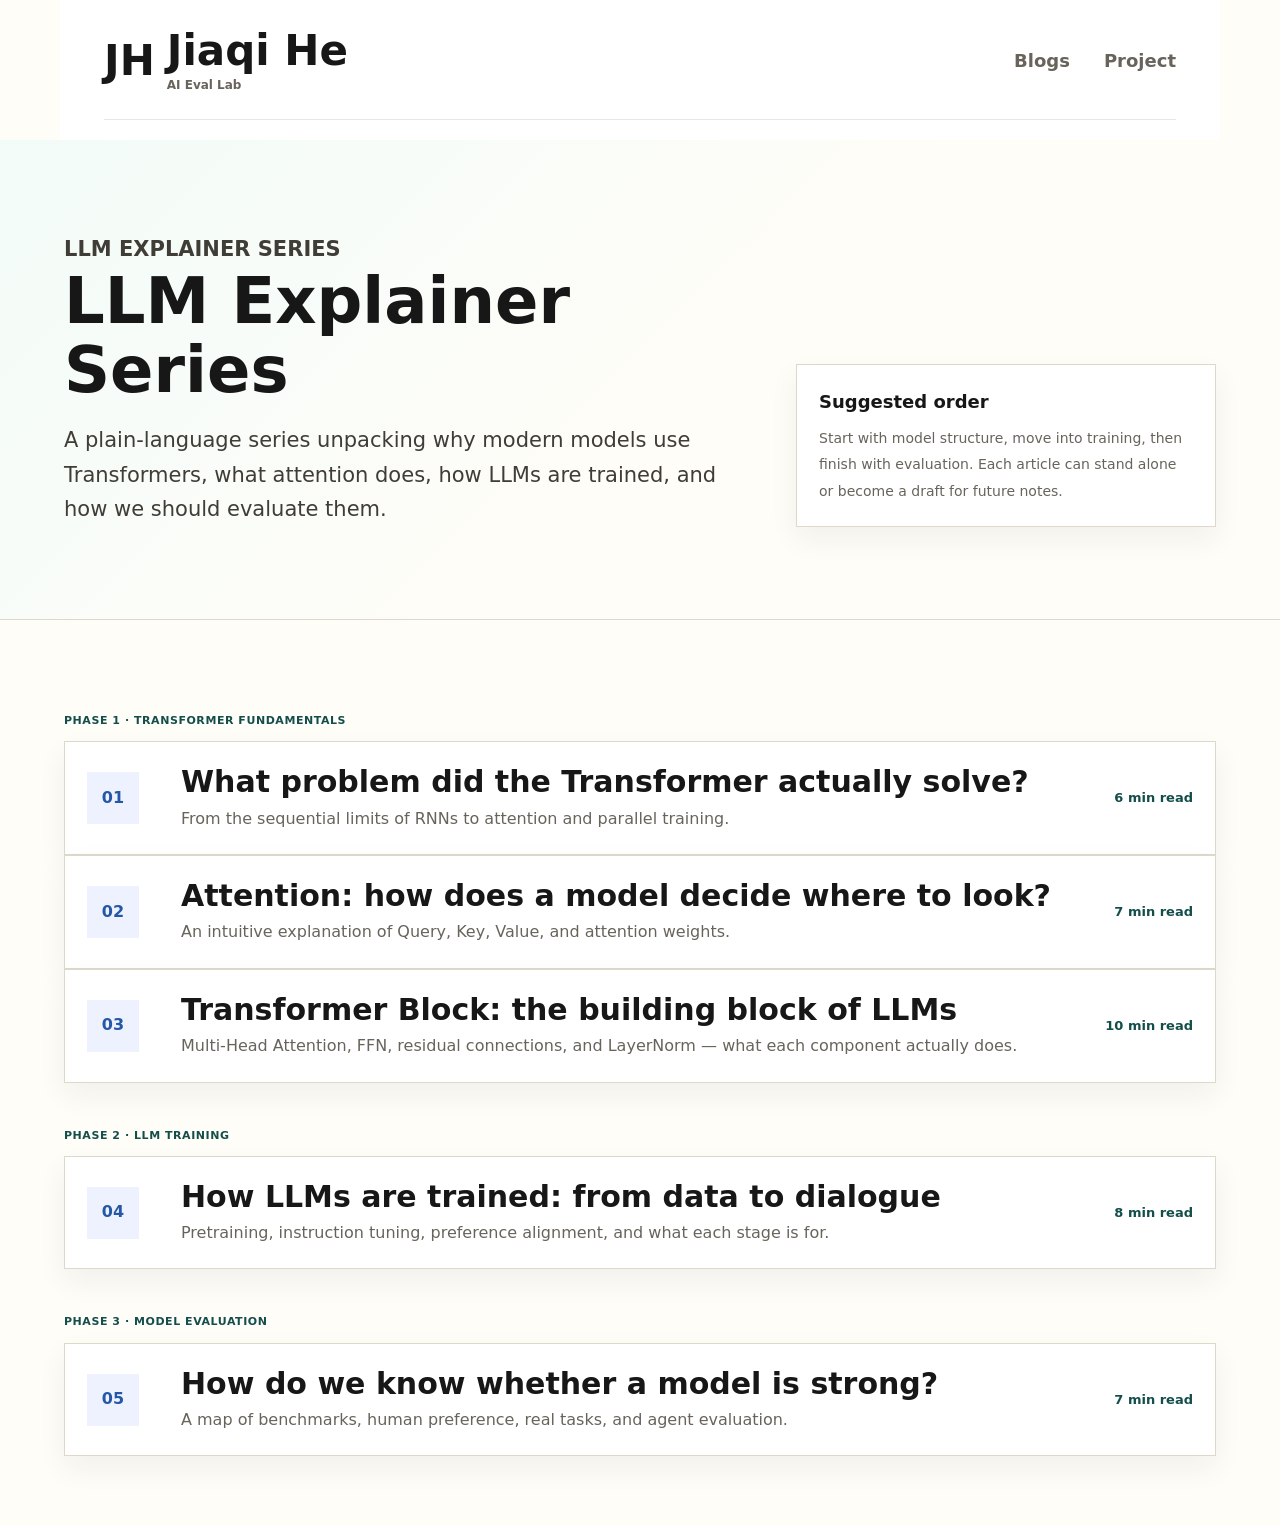
==== articles/index.html @ 84aa0df9 "fix: bump asset version to force cache refresh Co-Authored-By: Claude Sonnet 4.6 <noreply@anthropic." ====
<!doctype html>
<html lang="zh-CN">
  <head>
    <meta charset="utf-8" />
    <meta name="viewport" content="width=device-width, initial-scale=1" />
    <title>大模型科普系列 | Jiaqi He</title>
    <meta
      name="description"
      data-i18n-content="seriesIndexDescription"
      content="大模型科普系列文章：Transformer、Attention、LLM 训练流程和模型能力评估。"
    />
    <link rel="stylesheet" href="../site.css?v=20260524-en" />
  </head>
  <body class="series-shell" data-title-key="seriesIndexTitleMeta">
    <header class="site-header">
      <a class="brand" href="../index.html" aria-label="回到首页">
        <span class="brand-mark">JH</span>
        <span>
          <strong>Jiaqi He</strong>
          <small>AI Eval Lab</small>
        </span>
      </a>
      <nav class="nav" aria-label="主导航">
        <a href="../blogs.html" data-i18n="navWriting">Blogs</a>
        <a href="../projects.html" data-i18n="navWork">Project</a>
      </nav>
    </header>

    <main>
      <section class="series-hero" aria-labelledby="series-title">
        <div>
          <p class="section-kicker" data-i18n="seriesKicker">LLM Explainer Series</p>
          <h1 id="series-title" data-i18n="seriesTitle">大模型科普系列</h1>
          <p data-i18n="seriesIntro">
            用尽量直观的语言拆开大模型的几个核心问题：它为什么需要 Transformer、Attention 到底在做什么、模型如何训练，以及我们该怎样评估它。
          </p>
        </div>
        <aside class="series-note" aria-label="系列说明">
          <strong data-i18n="seriesNoteTitle">建议阅读顺序</strong>
          <span data-i18n="seriesNoteBody">先理解结构，再理解训练，最后理解评估。每篇都可以单独阅读，也可以作为后续内容整理的初稿。</span>
        </aside>
      </section>

      <section class="article-list" aria-label="文章列表">
        <div class="series-phase">
          <p class="series-phase-label" data-i18n="seriesPhaseOne">第一阶段 · Transformer 原理</p>

          <a class="article-card" href="transformer.html">
            <span class="article-card-index">01</span>
            <div>
              <h2 data-i18n="articleOneTitle">Transformer 到底解决了什么问题？</h2>
              <p data-i18n="articleOneBody">从 RNN 的顺序处理限制讲到 Attention 和并行训练的意义。</p>
            </div>
            <span class="read-time" data-i18n="readTimeSix">约 6 分钟</span>
          </a>

          <a class="article-card" href="attention.html">
            <span class="article-card-index">02</span>
            <div>
              <h2 data-i18n="articleTwoTitle">Attention 机制：模型如何决定该看哪里？</h2>
              <p data-i18n="articleTwoBody">用 Query、Key、Value 的直觉解释注意力权重是怎么来的。</p>
            </div>
            <span class="read-time" data-i18n="readTimeSeven">约 7 分钟</span>
          </a>

          <a class="article-card" href="transformer-block.html">
            <span class="article-card-index">03</span>
            <div>
              <h2 data-i18n="articleThreeTitle">Transformer Block：大模型的一块积木</h2>
              <p data-i18n="articleThreeBody">拆解 Attention 层与 FFN 层，理解残差连接和 LayerNorm 为何不可缺少。</p>
            </div>
            <span class="read-time" data-i18n="readTimeTen">约 10 分钟</span>
          </a>
        </div>

        <div class="series-phase">
          <p class="series-phase-label" data-i18n="seriesPhaseTwo">第二阶段 · LLM 训练过程</p>

          <a class="article-card" href="llm-training.html">
            <span class="article-card-index">04</span>
            <div>
              <h2 data-i18n="articleFourTitle">LLM 训练过程：从数据到会对话的模型</h2>
              <p data-i18n="articleFourBody">拆解预训练、指令微调、偏好对齐和推理阶段各自解决什么问题。</p>
            </div>
            <span class="read-time" data-i18n="readTimeEight">约 8 分钟</span>
          </a>
        </div>

        <div class="series-phase">
          <p class="series-phase-label" data-i18n="seriesPhaseThree">第三阶段 · 大模型能力评估</p>

          <a class="article-card" href="model-evaluation.html">
            <span class="article-card-index">05</span>
            <div>
              <h2 data-i18n="articleFiveTitle">大模型能力评估：怎么判断一个模型强不强？</h2>
              <p data-i18n="articleFiveBody">把 Benchmark、人类偏好、真实任务和 Agent 评估放在同一张地图里看。</p>
            </div>
            <span class="read-time" data-i18n="readTimeSeven">约 7 分钟</span>
          </a>
        </div>
      </section>
    </main>
    <script src="../site.js?v=20260524-en"></script>
  </body>
</html>
---- site.css ----
:root {
  --bg: #f7f5ef;
  --paper: #fffdf8;
  --panel: #ffffff;
  --ink: #171717;
  --muted: #68645c;
  --quiet: #898277;
  --line: #ded8ca;
  --line-strong: #171717;
  --accent: #0f766e;
  --accent-dark: #134e4a;
  --blue: #2457a6;
  --green: #0f766e;
  --shadow: 0 20px 45px rgba(38, 35, 28, 0.1);
}

* {
  box-sizing: border-box;
}

html {
  scroll-behavior: smooth;
}

body {
  margin: 0;
  background: #ffffff;
  color: var(--ink);
  font-family:
    Inter, ui-sans-serif, system-ui, -apple-system, BlinkMacSystemFont, "Segoe UI",
    "PingFang SC", "Hiragino Sans GB", "Microsoft YaHei", sans-serif;
  line-height: 1.65;
}

a {
  color: inherit;
  text-decoration: none;
}

.site-header {
  max-width: 1160px;
  margin: 0 auto;
  display: grid;
  grid-template-columns: 1fr auto;
  align-items: center;
  gap: 24px;
  padding: 26px clamp(20px, 4vw, 44px) 20px;
  background: #ffffff;
}

.site-header::after {
  grid-column: 1 / -1;
  height: 1px;
  background: #e6e6e6;
  content: "";
}

.brand {
  display: inline-flex;
  align-items: center;
  gap: 12px;
  width: fit-content;
  font-size: clamp(28px, 4vw, 42px);
  font-weight: 800;
}

.brand strong,
.brand small {
  display: block;
  line-height: 1;
}

.brand em {
  color: #b70000;
  font-style: normal;
}

.brand small {
  margin-top: 7px;
  color: var(--muted);
  font-size: 12px;
  font-weight: 650;
}

.nav {
  display: flex;
  gap: clamp(14px, 3vw, 34px);
  color: var(--muted);
  font-size: 18px;
  font-weight: 750;
}

.nav a:hover,
.project-card a:hover,
.writing-item:hover h3 {
  color: var(--accent-dark);
}

.hero {
  display: grid;
  grid-template-columns: minmax(0, 1.1fr) minmax(360px, 640px);
  gap: clamp(40px, 7vw, 112px);
  align-items: center;
  padding: clamp(76px, 11vw, 138px) clamp(20px, 4vw, 44px) clamp(42px, 6vw, 72px);
}

.hero-copy {
  max-width: 720px;
}

.eyebrow,
.section-kicker,
.card-label {
  margin: 0 0 14px;
  color: var(--accent-dark);
  font-size: 12px;
  font-weight: 850;
  letter-spacing: 0;
  text-transform: uppercase;
}

h1,
h2,
h3,
p {
  margin-top: 0;
}

h1 {
  max-width: 920px;
  margin-bottom: 28px;
  font-size: clamp(42px, 5vw, 64px);
  line-height: 1.08;
  letter-spacing: 0;
}

.hero-lede {
  max-width: 720px;
  margin-bottom: 28px;
  color: #111111;
  font-size: clamp(22px, 2.7vw, 32px);
  line-height: 1.7;
}

.signal-list {
  display: flex;
  flex-wrap: wrap;
  gap: 10px;
  margin-bottom: 30px;
}

.signal-list span {
  display: inline-flex;
  align-items: center;
  min-height: 34px;
  padding: 0 12px;
  border: 1px solid var(--line);
  background: rgba(255, 255, 255, 0.72);
  color: #38524f;
  font-size: 12px;
  font-weight: 780;
}

.hero-actions {
  display: flex;
  flex-wrap: wrap;
  gap: 12px;
}

.button {
  display: inline-flex;
  align-items: center;
  justify-content: center;
  min-height: 54px;
  padding: 0 22px;
  border: 1px solid #d9dee7;
  border-radius: 8px;
  color: #0576a8;
  font-size: 18px;
  font-weight: 800;
}

.button.primary {
  background: transparent;
  color: #0576a8;
}

.button.secondary {
  background: transparent;
}

.hero-visual {
  margin: 0;
}

.hero-visual img {
  display: block;
  width: 100%;
  aspect-ratio: 4 / 3;
  object-fit: cover;
  object-position: center;
  border: 1px solid var(--line);
  box-shadow: var(--shadow);
}

.hero-visual figcaption {
  margin-top: 12px;
  color: var(--muted);
  font-size: 13px;
}

.writer-hero {
  max-width: 1160px;
  margin: 0 auto;
  grid-template-columns: minmax(0, 760px) minmax(220px, 320px);
  min-height: auto;
  align-items: center;
}

.quick-links {
  display: flex;
  flex-wrap: wrap;
  gap: 16px;
  margin-top: 22px;
  color: #111111;
  font-size: 20px;
  font-weight: 850;
}

.quick-links a {
  color: #111111;
}

.quick-links a:hover {
  color: #0576a8;
}

.profile-panel {
  align-self: center;
  width: min(220px, 100%);
  margin: clamp(42px, 9vw, 120px) auto 0;
}

.profile-panel img {
  width: 100%;
  aspect-ratio: 1;
  padding: 7px;
  object-fit: contain;
  object-position: center;
  background: #ffffff;
  border: 0;
  border-radius: 999px;
  box-shadow: 0 18px 42px rgba(17, 24, 39, 0.12);
}

.section {
  max-width: 1160px;
  margin: 0 auto;
  padding: clamp(44px, 7vw, 82px) clamp(20px, 4vw, 44px);
  border-top: 0;
}

.statement {
  display: grid;
  grid-template-columns: minmax(0, 1.2fr) minmax(300px, 0.8fr);
  gap: clamp(30px, 6vw, 72px);
  align-items: center;
  background: #ffffff;
}

.statement h2 {
  max-width: 980px;
  margin-bottom: 18px;
  font-size: clamp(30px, 4.4vw, 52px);
  line-height: 1.12;
}

.statement-copy p:last-child {
  max-width: 850px;
  margin-bottom: 0;
  color: var(--muted);
  font-size: 19px;
}

.skill-cloud {
  display: flex;
  flex-wrap: wrap;
  align-content: center;
  justify-content: center;
  gap: 10px;
  min-height: 300px;
  padding: clamp(18px, 3vw, 28px);
  border: 1px solid var(--line);
  background:
    linear-gradient(135deg, rgba(240, 251, 248, 0.74), rgba(255, 255, 255, 0.92)),
    #ffffff;
  box-shadow: 0 12px 28px rgba(38, 35, 28, 0.06);
}

.skill-cloud span {
  display: inline-flex;
  align-items: center;
  min-height: 34px;
  padding: 0 12px;
  border: 1px solid rgba(15, 118, 110, 0.18);
  background: rgba(255, 255, 255, 0.78);
  color: #38524f;
  font-size: 13px;
  font-weight: 850;
}

.skill-cloud .cloud-lg {
  min-height: 42px;
  font-size: 17px;
}

.skill-cloud .cloud-xl {
  min-height: 52px;
  background: #171717;
  color: #ffffff;
  font-size: 22px;
}

.section-heading {
  display: block;
  margin-bottom: 22px;
}

.section-heading h2,
.site-footer h2 {
  margin-bottom: 0;
  font-size: clamp(30px, 4vw, 46px);
  line-height: 1.14;
}

.title-with-icon {
  display: flex;
  align-items: center;
  gap: 14px;
}

.title-icon {
  display: inline-flex;
  flex: 0 0 auto;
  width: 0.9em;
  height: 0.9em;
  color: var(--accent-dark);
}

.title-icon svg {
  display: block;
  width: 100%;
  height: 100%;
  fill: none;
  stroke: currentColor;
  stroke-linecap: round;
  stroke-linejoin: round;
  stroke-width: 1.9;
}

.title-text {
  min-width: 0;
}

.section-intro {
  max-width: 760px;
  margin: 12px 0 0;
  color: var(--muted);
  font-size: clamp(18px, 2vw, 22px);
  line-height: 1.62;
}

.text-section .section-intro {
  margin-bottom: 24px;
}

.text-section {
  padding-top: clamp(18px, 3vw, 34px);
  padding-bottom: clamp(30px, 5vw, 56px);
}

.text-section h2 {
  max-width: 860px;
  margin-bottom: 20px;
  font-size: clamp(30px, 4vw, 46px);
  line-height: 1.14;
}

.skills-overview {
  display: grid;
  grid-template-columns: minmax(0, 1fr) minmax(260px, 340px);
  gap: clamp(28px, 6vw, 72px);
  align-items: center;
}

.text-stack {
  display: grid;
  gap: 16px;
  max-width: 820px;
}

.text-stack p {
  margin-bottom: 0;
  color: #2d2b27;
  font-size: clamp(18px, 2vw, 22px);
  line-height: 1.72;
}

.skill-radar {
  margin: 0;
}

.skill-radar svg {
  display: block;
  width: 100%;
  max-width: 360px;
  margin-left: auto;
}

.radar-grid circle,
.radar-grid line {
  fill: none;
  stroke: #cfc8bb;
  stroke-width: 1;
}

.radar-area {
  fill: rgba(23, 23, 23, 0.08);
}

.radar-line {
  fill: none;
  stroke: var(--ink);
  stroke-linejoin: round;
  stroke-width: 2.5;
}

.radar-labels {
  fill: #3a3833;
  font-size: 10px;
  font-weight: 850;
  text-transform: uppercase;
}

.compact-section {
  padding-top: clamp(30px, 5vw, 56px);
  padding-bottom: clamp(30px, 5vw, 56px);
}

.page-intro {
  padding-bottom: clamp(20px, 3vw, 34px);
}

.page-intro h1 {
  margin-bottom: 18px;
}

.page-intro p:last-child {
  max-width: 760px;
  margin-bottom: 0;
  color: var(--muted);
  font-size: clamp(18px, 2vw, 22px);
}

.series-home-grid {
  display: grid;
  gap: 0;
  border-top: 1px solid #e6e6e6;
}

.series-home-card {
  min-height: auto;
  padding: 22px 0;
  border: 0;
  border-bottom: 1px solid #e6e6e6;
  background: #ffffff;
}

.series-home-card.featured {
  background: #ffffff;
}

.series-home-card span,
.post-meta {
  display: block;
  margin-bottom: 8px;
  color: var(--accent-dark);
  font-size: 12px;
  font-weight: 850;
  text-transform: uppercase;
}

.series-home-card strong {
  display: block;
  margin-bottom: 6px;
  font-size: 26px;
  line-height: 1.2;
}

.series-home-card p {
  margin-bottom: 0;
  color: var(--muted);
}

.background-grid,
.project-grid {
  display: grid;
  gap: 18px;
}

.project-list {
  display: grid;
  gap: 0;
  border-top: 1px solid #e6e6e6;
}

.background-grid {
  grid-template-columns: repeat(3, minmax(0, 1fr));
}

.background-grid.compact .background-card {
  min-height: 220px;
}

.project-grid {
  grid-template-columns: 1.15fr 1fr 1fr;
}

.background-card,
.project-card,
.writing-item {
  background: var(--panel);
  border: 0;
  border-bottom: 1px solid #e6e6e6;
  box-shadow: none;
}

.background-card {
  min-height: 260px;
  padding: 26px;
}

.background-card h3 {
  margin-bottom: 12px;
  font-size: 24px;
  line-height: 1.2;
}

.background-card p {
  color: var(--muted);
}

.info-list {
  display: grid;
  border-top: 1px solid #e6e6e6;
}

.info-row {
  display: grid;
  grid-template-columns: minmax(118px, 0.22fr) minmax(0, 1fr);
  gap: clamp(18px, 4vw, 48px);
  padding: 20px 0;
  border-bottom: 1px solid #e6e6e6;
}

.info-meta,
.project-topic {
  color: var(--quiet);
  font-size: 12px;
  font-weight: 850;
  line-height: 1.35;
  text-transform: uppercase;
}

.info-row h3 {
  margin-bottom: 4px;
  font-size: 21px;
  line-height: 1.25;
}

.info-row p {
  max-width: 820px;
  margin-bottom: 0;
  color: var(--muted);
}

.project-card {
  min-height: auto;
  padding: 24px 0;
}

.project-card.featured {
  background: #f0fbf8;
  border-color: rgba(15, 118, 110, 0.3);
}

.project-card h2,
.project-card h3 {
  margin-bottom: 12px;
  font-size: 24px;
  line-height: 1.2;
}

.project-card p {
  color: var(--muted);
}

.project-card a {
  display: inline-flex;
  margin-top: 10px;
  color: var(--accent);
  font-weight: 850;
}

.project-table {
  display: grid;
  border-top: 1px solid #e6e6e6;
}

.project-row {
  display: grid;
  grid-template-columns: minmax(118px, 0.22fr) minmax(0, 1fr) minmax(90px, auto);
  gap: clamp(16px, 4vw, 44px);
  align-items: start;
  padding: 22px 0;
  border-bottom: 1px solid #e6e6e6;
}

.project-row h2 {
  margin-bottom: 5px;
  font-size: 22px;
  line-height: 1.25;
}

.project-row p {
  max-width: 780px;
  margin-bottom: 0;
  color: var(--muted);
}

.project-status {
  justify-self: end;
  color: var(--accent-dark);
  font-size: 13px;
  font-style: normal;
  font-weight: 850;
  white-space: nowrap;
}

a.project-status:hover {
  color: #0576a8;
}

.check-list {
  display: grid;
  gap: 8px;
  margin: 20px 0 0;
  padding: 0;
  list-style: none;
}

.check-list li {
  position: relative;
  padding-left: 18px;
  color: #2d4b48;
  font-size: 15px;
}

.check-list li::before {
  position: absolute;
  left: 0;
  content: "•";
  color: var(--accent);
  font-weight: 900;
}

.writing-list {
  display: grid;
  gap: 0;
  border-top: 1px solid #e6e6e6;
}

.writing-item {
  display: grid;
  grid-template-columns: 64px 1fr;
  gap: 18px;
  align-items: start;
  padding: 22px 0;
}

.writing-item .list-number {
  display: grid;
  place-items: center;
  width: 44px;
  height: 44px;
  background: #eef2ff;
  color: var(--blue);
  font-weight: 850;
}

.writing-item h3 {
  margin-bottom: 5px;
  font-size: 24px;
}

.writing-item p {
  margin-bottom: 0;
  color: var(--muted);
}

.writing-item .post-meta {
  margin-bottom: 4px;
  color: var(--quiet);
}

.post-table {
  display: grid;
  border-top: 1px solid #e6e6e6;
}

.post-row {
  display: grid;
  grid-template-columns: minmax(88px, 0.16fr) minmax(0, 1fr) minmax(112px, auto);
  gap: clamp(16px, 4vw, 44px);
  align-items: baseline;
  padding: 16px 0;
  border-bottom: 1px solid #e6e6e6;
}

.post-row time,
.post-row em {
  color: var(--quiet);
  font-size: 13px;
  font-style: normal;
  font-weight: 760;
  line-height: 1.35;
  white-space: nowrap;
}

.post-row span {
  color: var(--ink);
  font-size: clamp(18px, 2vw, 22px);
  font-weight: 760;
  line-height: 1.35;
}

.post-row:hover span {
  color: var(--accent-dark);
}

.series-shell {
  min-height: 100vh;
  background: #fffdf8;
}

.series-hero {
  display: grid;
  grid-template-columns: minmax(0, 1fr) minmax(260px, 420px);
  gap: clamp(28px, 6vw, 76px);
  align-items: end;
  padding: clamp(54px, 8vw, 92px) clamp(20px, 5vw, 72px);
  border-bottom: 1px solid var(--line);
  background:
    linear-gradient(135deg, rgba(240, 251, 248, 0.86), rgba(255, 253, 248, 0.94) 56%),
    #fffdf8;
}

.series-hero h1 {
  max-width: 840px;
  margin-bottom: 18px;
}

.series-hero p {
  max-width: 780px;
  margin-bottom: 0;
  color: #403d37;
  font-size: clamp(17px, 2vw, 21px);
}

.series-note {
  border: 1px solid var(--line);
  background: #ffffff;
  padding: 22px;
  box-shadow: 0 12px 28px rgba(38, 35, 28, 0.06);
}

.series-note strong {
  display: block;
  margin-bottom: 8px;
  font-size: 18px;
}

.series-note span {
  color: var(--muted);
  font-size: 14px;
}

.article-list {
  display: grid;
  gap: 14px;
  padding: clamp(38px, 6vw, 66px) clamp(20px, 5vw, 72px);
}

.article-card {
  display: grid;
  grid-template-columns: 74px minmax(0, 1fr) auto;
  gap: 20px;
  align-items: center;
  padding: 22px;
  border: 1px solid var(--line);
  background: var(--panel);
  box-shadow: 0 12px 28px rgba(38, 35, 28, 0.06);
}

.article-card:hover h2 {
  color: var(--accent-dark);
}

.article-card-index {
  display: grid;
  place-items: center;
  width: 52px;
  height: 52px;
  background: #eef2ff;
  color: var(--blue);
  font-weight: 900;
}

.article-card h2 {
  margin-bottom: 6px;
  font-size: clamp(22px, 3vw, 30px);
  line-height: 1.18;
}

.article-card p {
  margin-bottom: 0;
  color: var(--muted);
}

.read-time {
  justify-self: end;
  min-width: 92px;
  color: var(--accent-dark);
  font-size: 13px;
  font-weight: 850;
  text-align: right;
}

.article-page {
  background: #fffdf8;
}

.article-layout {
  max-width: 920px;
  margin: 0 auto;
  padding: clamp(42px, 7vw, 78px) clamp(20px, 5vw, 44px);
}

.series-progress {
  margin-bottom: 38px;
  padding: 20px;
  border: 1px solid var(--line);
  background: #ffffff;
}

.progress-meta {
  display: flex;
  flex-wrap: wrap;
  justify-content: space-between;
  gap: 12px;
  margin-bottom: 14px;
  color: var(--muted);
  font-size: 14px;
  font-weight: 780;
}

.progress-track {
  overflow: hidden;
  height: 8px;
  background: #ece6da;
}

.progress-fill {
  height: 100%;
  background: var(--accent);
}

.series-steps {
  display: grid;
  grid-template-columns: repeat(5, minmax(0, 1fr));
  gap: 8px;
  margin-top: 14px;
}

.series-phase {
  padding: 20px 0 4px;
}

.series-phase-label {
  display: inline-block;
  font-size: 11px;
  font-weight: 850;
  color: var(--accent-dark);
  text-transform: uppercase;
  letter-spacing: 0.05em;
}

.article-body table {
  width: 100%;
  border-collapse: collapse;
  margin: 20px 0;
  font-size: 15px;
  line-height: 1.5;
}

.article-body th {
  padding: 10px 14px;
  text-align: left;
  font-weight: 760;
  background: #f4f1eb;
  border: 1px solid var(--line);
  color: var(--ink);
}

.article-body td {
  padding: 10px 14px;
  border: 1px solid var(--line);
  color: #403d37;
  vertical-align: top;
}

.series-steps a {
  display: grid;
  grid-template-columns: auto minmax(0, 1fr);
  gap: 10px;
  align-items: center;
  min-height: 74px;
  padding: 12px;
  border: 1px solid var(--line);
  color: var(--muted);
  font-weight: 850;
}

.series-steps a.active {
  border-color: rgba(15, 118, 110, 0.42);
  background: #f0fbf8;
  color: var(--accent-dark);
}

.step-index {
  display: grid;
  place-items: center;
  width: 34px;
  height: 34px;
  background: #eef2ff;
  color: var(--blue);
  font-size: 12px;
  font-weight: 900;
}

.series-steps a.active .step-index {
  background: var(--accent);
  color: #ffffff;
}

.step-title {
  color: #403d37;
  font-size: 13px;
  line-height: 1.25;
}

.series-steps a.active .step-title {
  color: var(--accent-dark);
}

.article-header {
  margin-bottom: 34px;
}

.article-header h1 {
  margin-bottom: 16px;
}

.article-summary {
  color: #403d37;
  font-size: clamp(18px, 2vw, 22px);
}

.article-body {
  color: #24211d;
  font-size: 18px;
}

.article-body h2 {
  margin: 38px 0 12px;
  font-size: clamp(25px, 3vw, 34px);
  line-height: 1.18;
}

.article-body p,
.article-body li {
  color: #403d37;
}

.article-body ul {
  display: grid;
  gap: 10px;
  padding-left: 22px;
}

.article-body blockquote {
  margin: 20px 0;
  padding: 14px 20px;
  border-left: 3px solid var(--accent);
  background: #f4f1eb;
}

.article-body blockquote p {
  margin-bottom: 0;
  color: #403d37;
}

.article-body pre {
  margin: 24px 0;
  padding: 20px 22px;
  background: #f4f1eb;
  border: 1px solid var(--line);
  overflow-x: auto;
  font-size: 14px;
  line-height: 1.72;
  color: #24211d;
}

.article-body pre code {
  font-family: ui-monospace, "SF Mono", Menlo, Consolas, monospace;
}

.article-toc {
  margin: 0 0 38px;
  padding: 20px 24px;
  border: 1px solid var(--line);
  background: #f9f8f5;
}

.article-toc-label {
  display: block;
  margin-bottom: 14px;
  color: var(--quiet);
  font-size: 11px;
  font-weight: 850;
  letter-spacing: 0.06em;
  text-transform: uppercase;
}

.article-toc ol {
  margin: 0;
  padding: 0;
  list-style: none;
  display: grid;
  gap: 9px;
}

.article-toc li {
  display: grid;
  grid-template-columns: 22px 1fr;
  gap: 10px;
  align-items: baseline;
}

.article-toc .toc-num {
  color: var(--quiet);
  font-size: 12px;
  font-weight: 780;
  font-variant-numeric: tabular-nums;
}

.article-toc a {
  color: var(--ink);
  font-size: 15px;
  font-weight: 760;
  line-height: 1.4;
}

.article-toc a:hover {
  color: var(--accent-dark);
}

.article-body h2 {
  position: relative;
}

.heading-anchor {
  position: absolute;
  left: -1.2em;
  opacity: 0;
  color: var(--muted);
  font-size: 0.72em;
  font-weight: 400;
  transition: opacity 0.12s;
  text-decoration: none;
}

.article-body h2:hover .heading-anchor {
  opacity: 1;
}

.article-figure {
  margin: 28px 0;
}

.article-figure img {
  display: block;
  width: 100%;
  max-width: 720px;
  border: 1px solid var(--line);
}

.article-figure figcaption {
  margin-top: 10px;
  color: var(--muted);
  font-size: 13px;
}

.concept-map {
  display: grid;
  grid-template-columns: repeat(3, minmax(0, 1fr));
  gap: 10px;
  margin: 26px 0;
}

.concept-node {
  min-height: 120px;
  padding: 18px;
  border: 1px solid var(--line);
  background: #ffffff;
}

.concept-node strong {
  display: block;
  margin-bottom: 8px;
  color: var(--ink);
  font-size: 17px;
}

.concept-node span {
  color: var(--muted);
  font-size: 14px;
}

.article-nav {
  display: grid;
  grid-template-columns: 1fr 1fr;
  gap: 14px;
  margin-top: 52px;
  padding-top: 24px;
  border-top: 1px solid var(--line);
}

.article-nav a {
  min-height: 92px;
  padding: 18px;
  border: 1px solid var(--line);
  background: #ffffff;
}

.article-nav a:last-child {
  text-align: right;
}

.article-nav span {
  display: block;
  margin-bottom: 5px;
  color: var(--muted);
  font-size: 13px;
  font-weight: 850;
}

.article-nav strong {
  font-size: 18px;
  line-height: 1.25;
}

.site-footer {
  max-width: 1160px;
  margin: 0 auto;
  display: grid;
  grid-template-columns: minmax(0, 1fr) minmax(280px, 460px);
  gap: 30px;
  padding: clamp(48px, 7vw, 80px) clamp(20px, 4vw, 44px);
  background: #ffffff;
  color: var(--ink);
  border-top: 1px solid #e6e6e6;
}

.site-footer .section-kicker {
  color: var(--accent-dark);
}

.contact-panel {
  align-self: end;
}

.contact-copy {
  margin-bottom: 0;
  color: var(--muted);
}

.contact-actions {
  display: flex;
  flex-wrap: wrap;
  gap: 10px;
  margin-top: 24px;
}

.contact-actions a {
  display: inline-flex;
  align-items: center;
  justify-content: center;
  min-height: 38px;
  padding: 0 14px;
  border: 1px solid var(--line);
  color: var(--ink);
  font-size: 14px;
  font-weight: 850;
}

.contact-actions a:hover {
  border-color: var(--ink);
}

@media (max-width: 980px) {
  .site-header {
    grid-template-columns: 1fr auto;
  }

  .nav {
    grid-column: 1 / -1;
    grid-row: 2;
  }

  .hero,
  .series-hero,
  .statement,
  .skills-overview,
  .series-home-grid,
  .background-grid,
  .project-grid,
  .site-footer {
    grid-template-columns: 1fr;
  }

  .writer-hero {
    grid-template-columns: minmax(0, 1fr) minmax(190px, 240px);
  }

  .hero {
    min-height: auto;
  }

  .hero-visual {
    max-width: 620px;
  }

  .series-steps {
    grid-template-columns: repeat(2, minmax(0, 1fr));
  }
}

@media (max-width: 560px) {
  .site-header {
    padding: 16px 20px;
  }

  .nav {
    width: 100%;
    justify-content: space-between;
    gap: 8px;
    font-size: 13px;
  }

  .writer-hero {
    grid-template-columns: 1fr;
  }

  h1 {
    font-size: 36px;
  }

  .section-heading {
    display: block;
  }

  .project-card,
  .article-card,
  .writing-item {
    padding: 18px;
  }

  .article-card,
  .writing-item {
    grid-template-columns: 1fr;
  }

  .info-row,
  .project-row,
  .post-row {
    grid-template-columns: 1fr;
    gap: 6px;
  }

  .project-status {
    justify-self: start;
  }

  .read-time {
    justify-self: start;
    text-align: left;
  }

  .series-steps,
  .concept-map,
  .article-nav {
    grid-template-columns: 1fr;
  }

  .article-body table {
    display: block;
    overflow-x: auto;
    white-space: nowrap;
  }

  .article-nav a:last-child {
    text-align: left;
  }
}
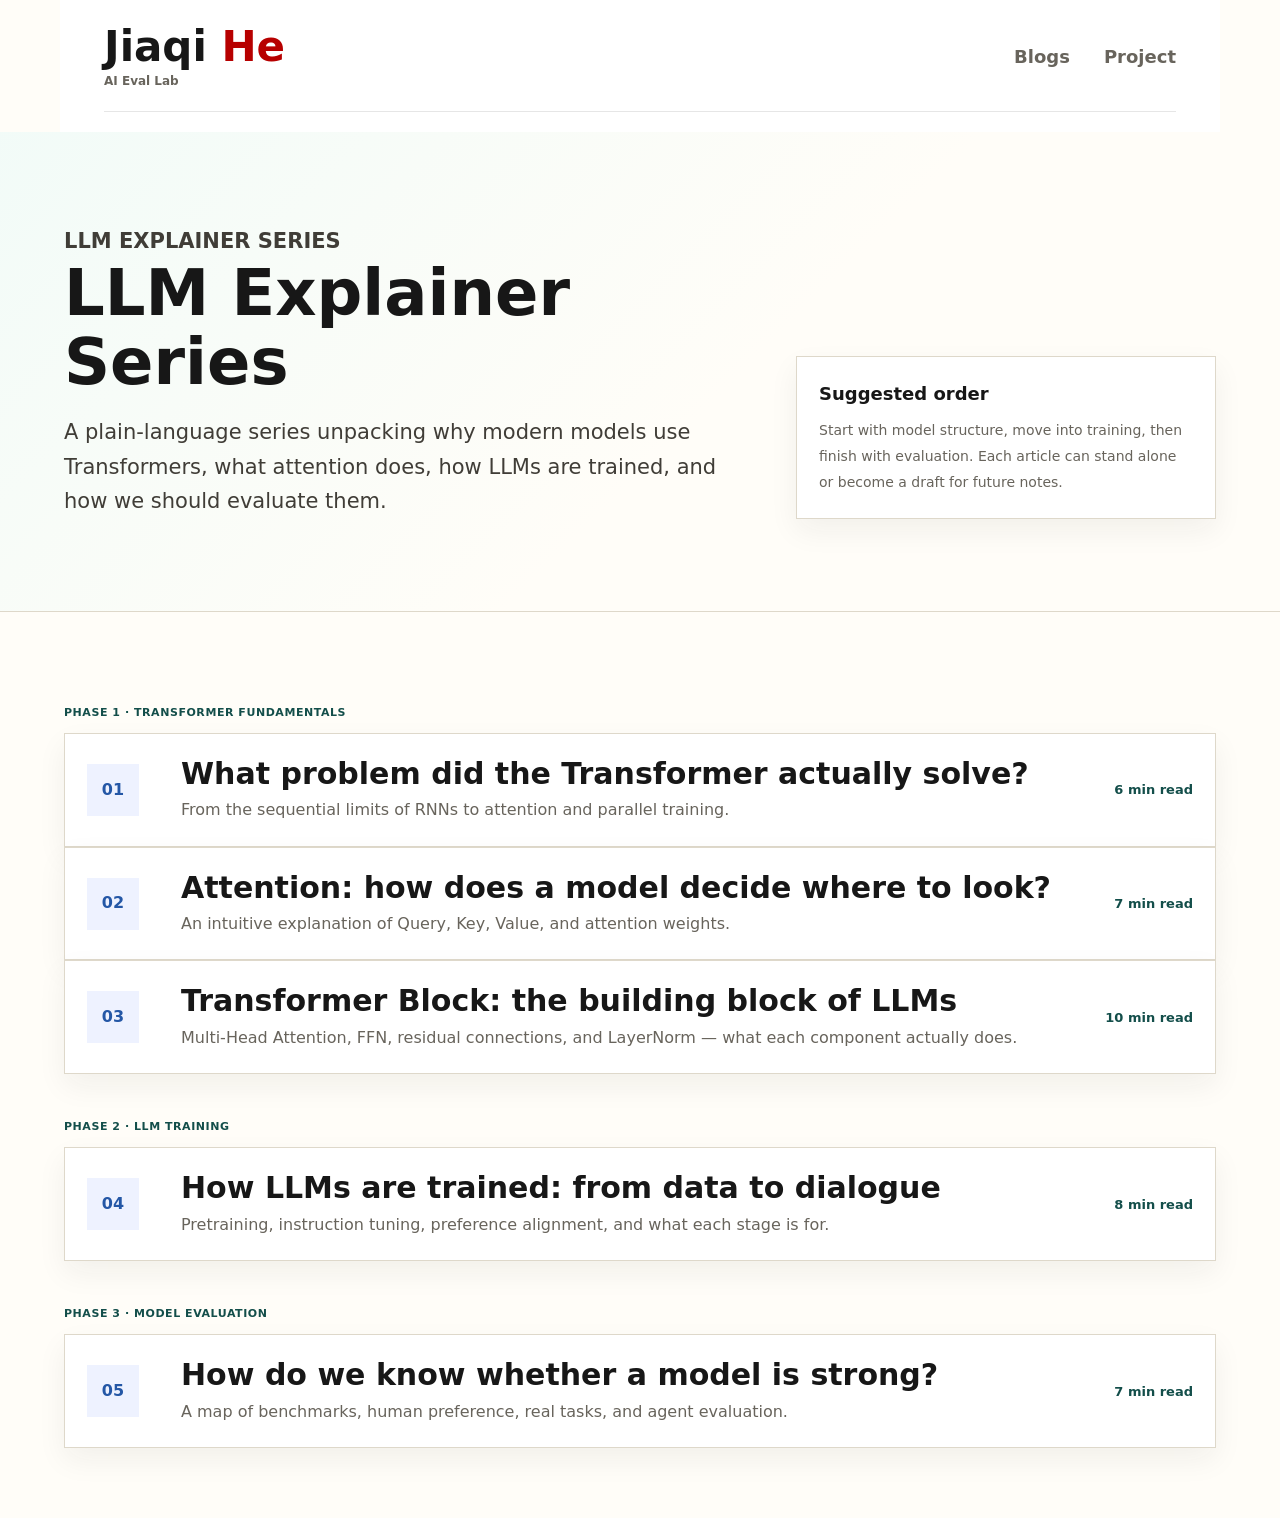
==== commit b6d9ae8b: "fix: unify brand to Jiaqi He (red italic) style across all pages Removes the JH block mark from arti" ====
--- a/articles/index.html
+++ b/articles/index.html
@@ -14,9 +14,8 @@
   <body class="series-shell" data-title-key="seriesIndexTitleMeta">
     <header class="site-header">
       <a class="brand" href="../index.html" aria-label="回到首页">
-        <span class="brand-mark">JH</span>
         <span>
-          <strong>Jiaqi He</strong>
+          <strong><span>Jiaqi</span> <em>He</em></strong>
           <small>AI Eval Lab</small>
         </span>
       </a>
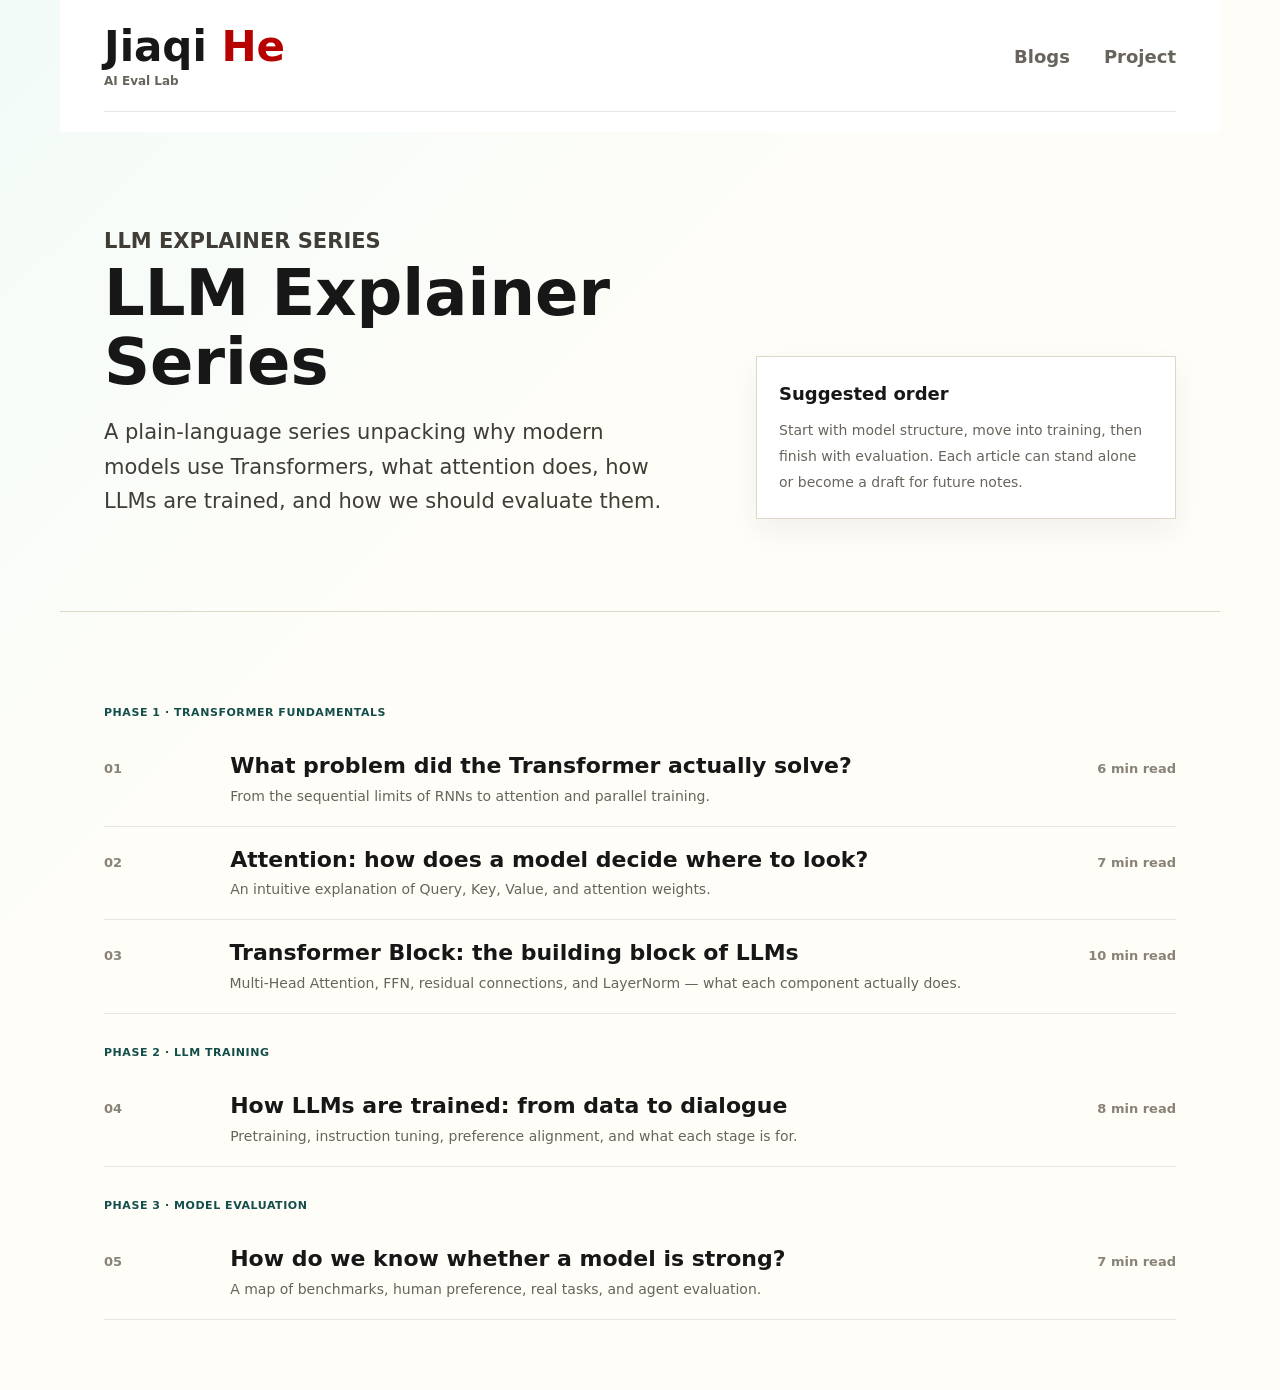
==== commit a3808149: "Bump CSS/JS version to force browser cache invalidation Ensures article-layout alignment fix (920px " ====
--- a/articles/index.html
+++ b/articles/index.html
@@ -9,7 +9,7 @@
       data-i18n-content="seriesIndexDescription"
       content="大模型科普系列文章：Transformer、Attention、LLM 训练流程和模型能力评估。"
     />
-    <link rel="stylesheet" href="../site.css?v=20260524-en" />
+    <link rel="stylesheet" href="../site.css?v=20260524-b" />
   </head>
   <body class="series-shell" data-title-key="seriesIndexTitleMeta">
     <header class="site-header">
@@ -99,6 +99,6 @@
         </div>
       </section>
     </main>
-    <script src="../site.js?v=20260524-en"></script>
+    <script src="../site.js?v=20260524-b"></script>
   </body>
 </html>
--- a/site.css
+++ b/site.css
@@ -750,7 +750,9 @@
 
 .series-shell {
   min-height: 100vh;
-  background: #fffdf8;
+  background:
+    linear-gradient(135deg, rgba(240, 251, 248, 0.86) 0%, rgba(255, 253, 248, 0.94) 40%),
+    #fffdf8;
 }
 
 .series-hero {
@@ -758,11 +760,10 @@
   grid-template-columns: minmax(0, 1fr) minmax(260px, 420px);
   gap: clamp(28px, 6vw, 76px);
   align-items: end;
-  padding: clamp(54px, 8vw, 92px) clamp(20px, 5vw, 72px);
+  max-width: 1160px;
+  margin: 0 auto;
+  padding: clamp(54px, 8vw, 92px) clamp(20px, 4vw, 44px);
   border-bottom: 1px solid var(--line);
-  background:
-    linear-gradient(135deg, rgba(240, 251, 248, 0.86), rgba(255, 253, 248, 0.94) 56%),
-    #fffdf8;
 }
 
 .series-hero h1 {
@@ -796,20 +797,20 @@
 }
 
 .article-list {
-  display: grid;
-  gap: 14px;
-  padding: clamp(38px, 6vw, 66px) clamp(20px, 5vw, 72px);
+  max-width: 1160px;
+  margin: 0 auto;
+  padding: clamp(38px, 6vw, 66px) clamp(20px, 4vw, 44px);
 }
 
 .article-card {
   display: grid;
-  grid-template-columns: 74px minmax(0, 1fr) auto;
-  gap: 20px;
-  align-items: center;
-  padding: 22px;
-  border: 1px solid var(--line);
-  background: var(--panel);
-  box-shadow: 0 12px 28px rgba(38, 35, 28, 0.06);
+  grid-template-columns: minmax(52px, 0.1fr) minmax(0, 1fr) auto;
+  gap: clamp(16px, 4vw, 44px);
+  align-items: baseline;
+  padding: 18px 0;
+  border-bottom: 1px solid #e6e6e6;
+  background: transparent;
+  text-decoration: none;
 }
 
 .article-card:hover h2 {
@@ -817,33 +818,33 @@
 }
 
 .article-card-index {
-  display: grid;
-  place-items: center;
-  width: 52px;
-  height: 52px;
-  background: #eef2ff;
-  color: var(--blue);
-  font-weight: 900;
+  color: var(--quiet);
+  font-size: 13px;
+  font-weight: 760;
+  white-space: nowrap;
 }
 
 .article-card h2 {
-  margin-bottom: 6px;
-  font-size: clamp(22px, 3vw, 30px);
-  line-height: 1.18;
+  margin-bottom: 4px;
+  font-size: clamp(18px, 2vw, 22px);
+  font-weight: 760;
+  line-height: 1.35;
 }
 
 .article-card p {
   margin-bottom: 0;
+  font-size: 14px;
   color: var(--muted);
 }
 
 .read-time {
   justify-self: end;
-  min-width: 92px;
-  color: var(--accent-dark);
+  min-width: 80px;
+  color: var(--quiet);
   font-size: 13px;
-  font-weight: 850;
+  font-weight: 760;
   text-align: right;
+  white-space: nowrap;
 }
 
 .article-page {
@@ -851,9 +852,15 @@
 }
 
 .article-layout {
-  max-width: 920px;
+  max-width: 1160px;
   margin: 0 auto;
-  padding: clamp(42px, 7vw, 78px) clamp(20px, 5vw, 44px);
+  padding: clamp(42px, 7vw, 78px) clamp(20px, 4vw, 44px);
+}
+
+.article-layout .article-header,
+.article-layout .article-body,
+.article-layout .article-nav {
+  max-width: 720px;
 }
 
 .series-progress {
@@ -1291,12 +1298,10 @@
   }
 
   .project-card,
-  .article-card,
   .writing-item {
     padding: 18px;
   }
 
-  .article-card,
   .writing-item {
     grid-template-columns: 1fr;
   }
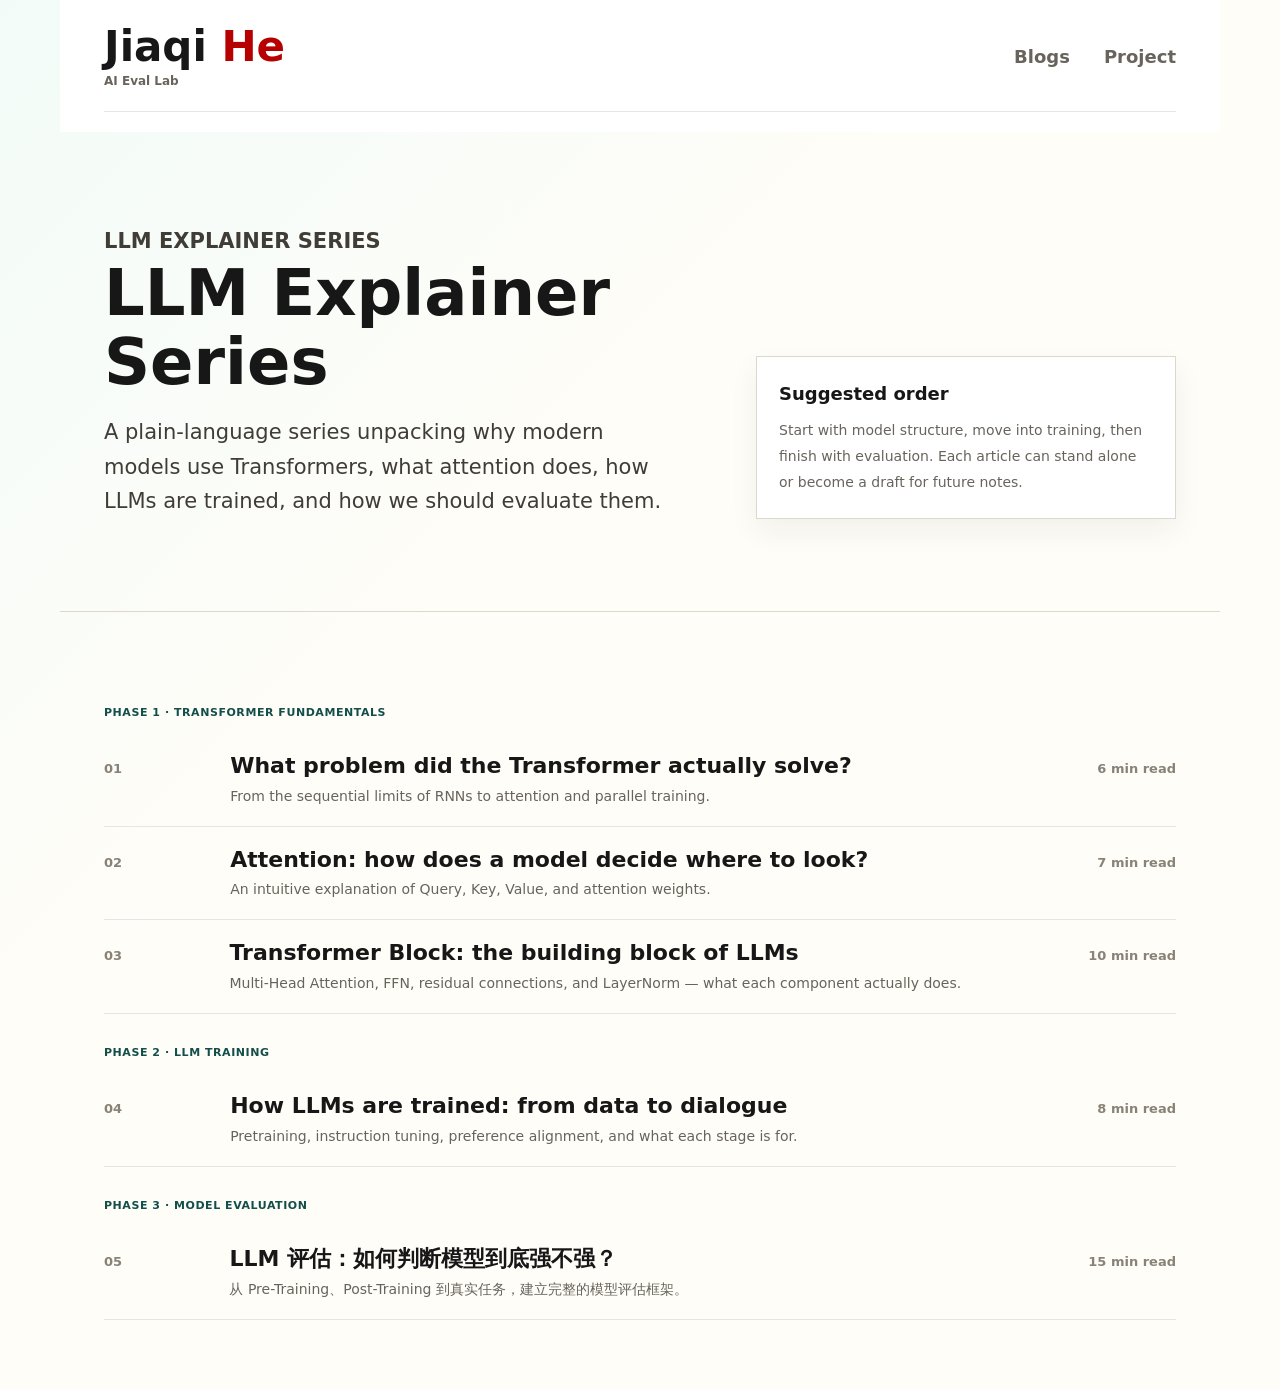
==== commit 15eb33af: "feat: publish expanded LLM evaluation article" ====
--- a/articles/index.html
+++ b/articles/index.html
@@ -1,104 +1,100 @@
 <!doctype html>
-<html lang="zh-CN">
+<html lang="en">
   <head>
     <meta charset="utf-8" />
     <meta name="viewport" content="width=device-width, initial-scale=1" />
-    <title>大模型科普系列 | Jiaqi He</title>
+    <title>LLM Explainer Series | Jiaqi He</title>
     <meta
       name="description"
-      data-i18n-content="seriesIndexDescription"
-      content="大模型科普系列文章：Transformer、Attention、LLM 训练流程和模型能力评估。"
+      content="An explainer series on Transformers, attention, LLM training, and model evaluation."
     />
-    <link rel="stylesheet" href="../site.css?v=20260524-b" />
+    <link rel="stylesheet" href="../site.css?v=20260524-c" />
   </head>
-  <body class="series-shell" data-title-key="seriesIndexTitleMeta">
+  <body class="series-shell">
     <header class="site-header">
-      <a class="brand" href="../index.html" aria-label="回到首页">
+      <a class="brand" href="../index.html" aria-label="Back to home">
         <span>
           <strong><span>Jiaqi</span> <em>He</em></strong>
           <small>AI Eval Lab</small>
         </span>
       </a>
-      <nav class="nav" aria-label="主导航">
-        <a href="../blogs.html" data-i18n="navWriting">Blogs</a>
-        <a href="../projects.html" data-i18n="navWork">Project</a>
+      <nav class="nav" aria-label="Main navigation">
+        <a href="../blogs.html">Blogs</a>
+        <a href="../projects.html">Project</a>
       </nav>
     </header>
 
     <main>
       <section class="series-hero" aria-labelledby="series-title">
         <div>
-          <p class="section-kicker" data-i18n="seriesKicker">LLM Explainer Series</p>
-          <h1 id="series-title" data-i18n="seriesTitle">大模型科普系列</h1>
-          <p data-i18n="seriesIntro">
-            用尽量直观的语言拆开大模型的几个核心问题：它为什么需要 Transformer、Attention 到底在做什么、模型如何训练，以及我们该怎样评估它。
-          </p>
+          <p class="section-kicker">LLM Explainer Series</p>
+          <h1 id="series-title">LLM Explainer Series</h1>
+          <p>A plain-language series unpacking why modern models use Transformers, what attention does, how LLMs are trained, and how we should evaluate them.</p>
         </div>
-        <aside class="series-note" aria-label="系列说明">
-          <strong data-i18n="seriesNoteTitle">建议阅读顺序</strong>
-          <span data-i18n="seriesNoteBody">先理解结构，再理解训练，最后理解评估。每篇都可以单独阅读，也可以作为后续内容整理的初稿。</span>
+        <aside class="series-note" aria-label="Series note">
+          <strong>Suggested order</strong>
+          <span>Start with model structure, move into training, then finish with evaluation. Each article can stand alone or become a draft for future notes.</span>
         </aside>
       </section>
 
-      <section class="article-list" aria-label="文章列表">
+      <section class="article-list" aria-label="Article list">
         <div class="series-phase">
-          <p class="series-phase-label" data-i18n="seriesPhaseOne">第一阶段 · Transformer 原理</p>
+          <p class="series-phase-label">Phase 1 · Transformer fundamentals</p>
 
           <a class="article-card" href="transformer.html">
             <span class="article-card-index">01</span>
             <div>
-              <h2 data-i18n="articleOneTitle">Transformer 到底解决了什么问题？</h2>
-              <p data-i18n="articleOneBody">从 RNN 的顺序处理限制讲到 Attention 和并行训练的意义。</p>
+              <h2>What problem did the Transformer actually solve?</h2>
+              <p>From the sequential limits of RNNs to attention and parallel training.</p>
             </div>
-            <span class="read-time" data-i18n="readTimeSix">约 6 分钟</span>
+            <span class="read-time">6 min read</span>
           </a>
 
           <a class="article-card" href="attention.html">
             <span class="article-card-index">02</span>
             <div>
-              <h2 data-i18n="articleTwoTitle">Attention 机制：模型如何决定该看哪里？</h2>
-              <p data-i18n="articleTwoBody">用 Query、Key、Value 的直觉解释注意力权重是怎么来的。</p>
+              <h2>Attention: how does a model decide where to look?</h2>
+              <p>An intuitive explanation of Query, Key, Value, and attention weights.</p>
             </div>
-            <span class="read-time" data-i18n="readTimeSeven">约 7 分钟</span>
+            <span class="read-time">7 min read</span>
           </a>
 
           <a class="article-card" href="transformer-block.html">
             <span class="article-card-index">03</span>
             <div>
-              <h2 data-i18n="articleThreeTitle">Transformer Block：大模型的一块积木</h2>
-              <p data-i18n="articleThreeBody">拆解 Attention 层与 FFN 层，理解残差连接和 LayerNorm 为何不可缺少。</p>
+              <h2>Transformer Block: the building block of LLMs</h2>
+              <p>Multi-Head Attention, FFN, residual connections, and LayerNorm — what each component actually does.</p>
             </div>
-            <span class="read-time" data-i18n="readTimeTen">约 10 分钟</span>
+            <span class="read-time">10 min read</span>
           </a>
         </div>
 
         <div class="series-phase">
-          <p class="series-phase-label" data-i18n="seriesPhaseTwo">第二阶段 · LLM 训练过程</p>
+          <p class="series-phase-label">Phase 2 · LLM training</p>
 
           <a class="article-card" href="llm-training.html">
             <span class="article-card-index">04</span>
             <div>
-              <h2 data-i18n="articleFourTitle">LLM 训练过程：从数据到会对话的模型</h2>
-              <p data-i18n="articleFourBody">拆解预训练、指令微调、偏好对齐和推理阶段各自解决什么问题。</p>
+              <h2>How LLMs are trained: from data to dialogue</h2>
+              <p>Pretraining, instruction tuning, preference alignment, and what each stage is for.</p>
             </div>
-            <span class="read-time" data-i18n="readTimeEight">约 8 分钟</span>
+            <span class="read-time">8 min read</span>
           </a>
         </div>
 
         <div class="series-phase">
-          <p class="series-phase-label" data-i18n="seriesPhaseThree">第三阶段 · 大模型能力评估</p>
+          <p class="series-phase-label">Phase 3 · Model evaluation</p>
 
           <a class="article-card" href="model-evaluation.html">
             <span class="article-card-index">05</span>
             <div>
-              <h2 data-i18n="articleFiveTitle">大模型能力评估：怎么判断一个模型强不强？</h2>
-              <p data-i18n="articleFiveBody">把 Benchmark、人类偏好、真实任务和 Agent 评估放在同一张地图里看。</p>
+              <h2>LLM 评估：如何判断模型到底强不强？</h2>
+              <p>从 Pre-Training、Post-Training 到真实任务，建立完整的模型评估框架。</p>
             </div>
-            <span class="read-time" data-i18n="readTimeSeven">约 7 分钟</span>
+            <span class="read-time">15 min read</span>
           </a>
         </div>
       </section>
     </main>
-    <script src="../site.js?v=20260524-b"></script>
   </body>
 </html>
--- a/site.css
+++ b/site.css
@@ -857,11 +857,6 @@
   padding: clamp(42px, 7vw, 78px) clamp(20px, 4vw, 44px);
 }
 
-.article-layout .article-header,
-.article-layout .article-body,
-.article-layout .article-nav {
-  max-width: 720px;
-}
 
 .series-progress {
   margin-bottom: 38px;
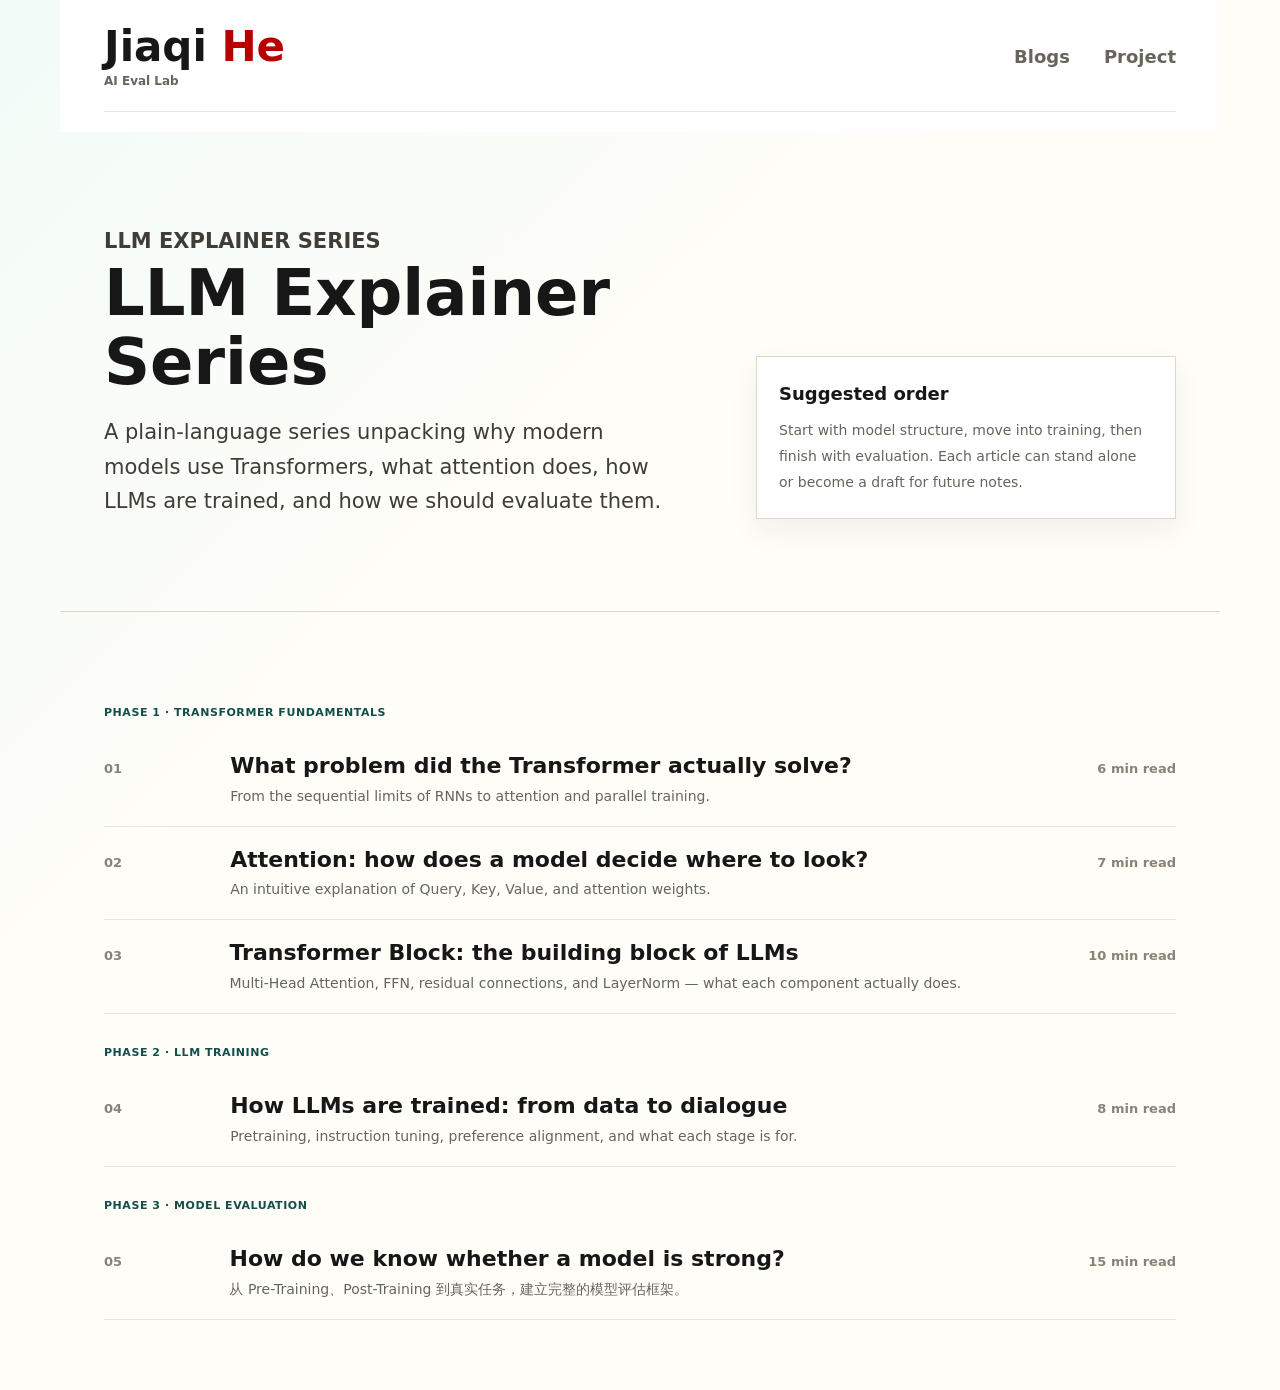
==== commit 6cdb04be: "style: unify model evaluation title in English" ====
--- a/articles/index.html
+++ b/articles/index.html
@@ -88,7 +88,7 @@
           <a class="article-card" href="model-evaluation.html">
             <span class="article-card-index">05</span>
             <div>
-              <h2>LLM 评估：如何判断模型到底强不强？</h2>
+              <h2>How do we know whether a model is strong?</h2>
               <p>从 Pre-Training、Post-Training 到真实任务，建立完整的模型评估框架。</p>
             </div>
             <span class="read-time">15 min read</span>
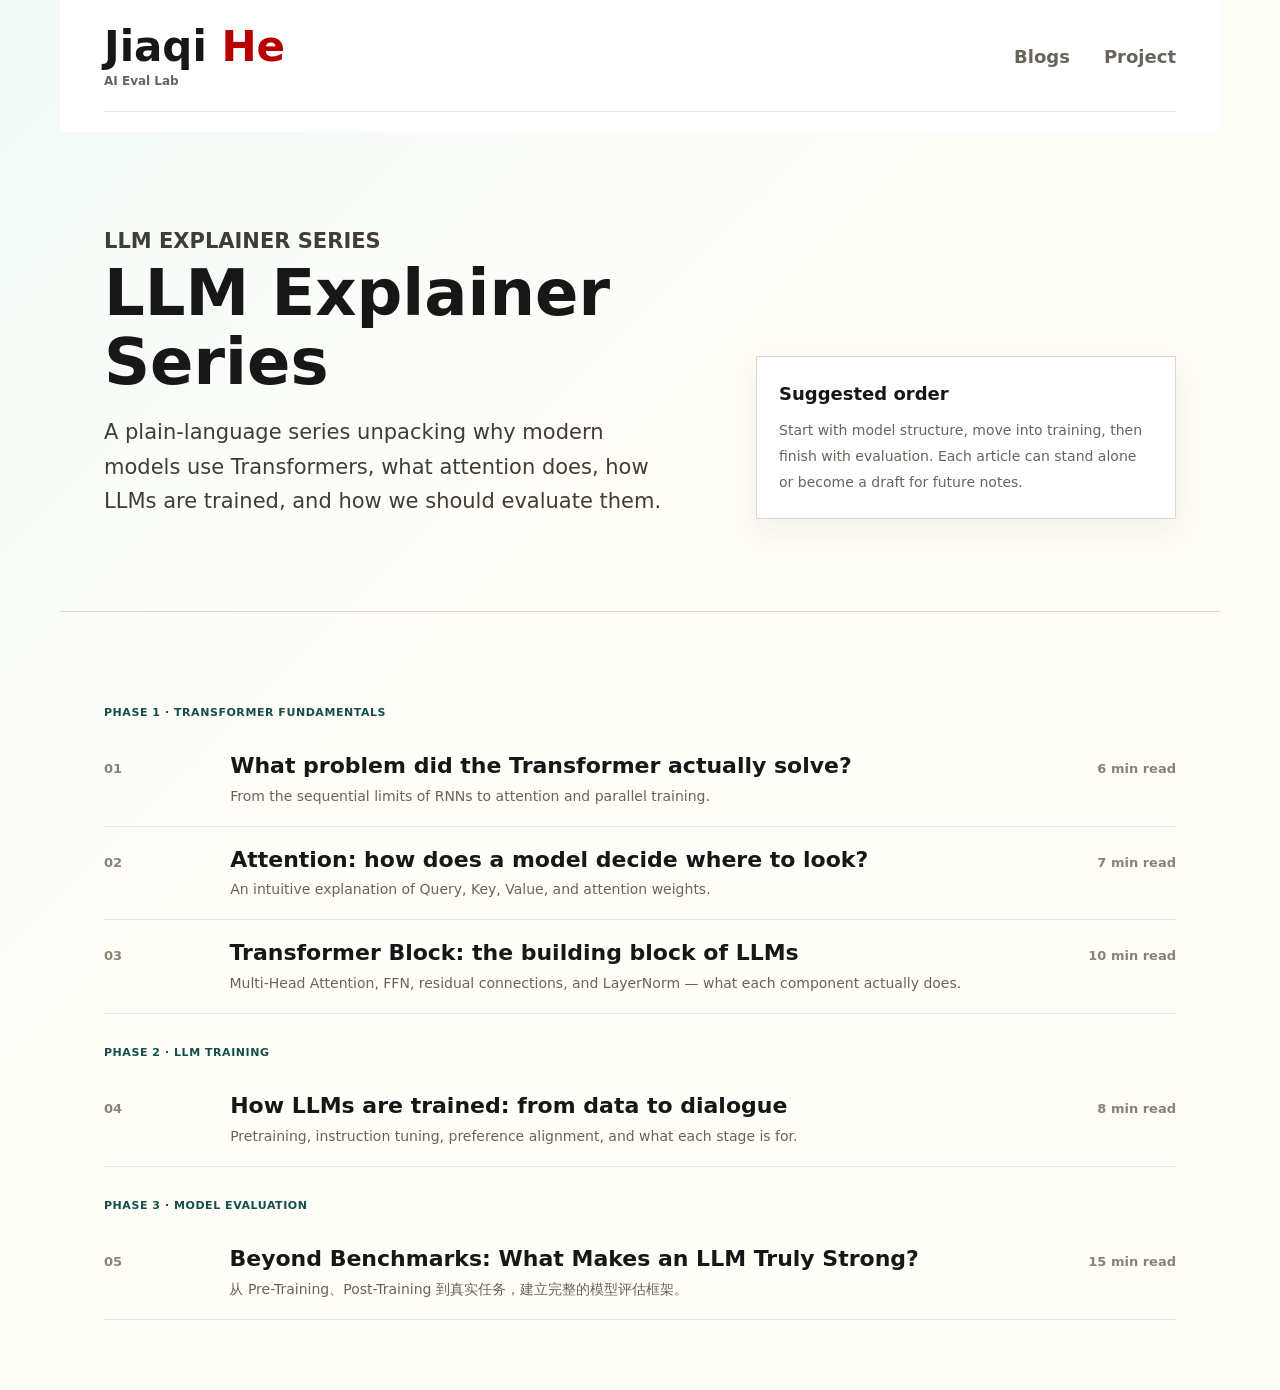
==== commit 49f51228: "style: refine LLM evaluation article title" ====
--- a/articles/index.html
+++ b/articles/index.html
@@ -88,7 +88,7 @@
           <a class="article-card" href="model-evaluation.html">
             <span class="article-card-index">05</span>
             <div>
-              <h2>How do we know whether a model is strong?</h2>
+              <h2>Beyond Benchmarks: What Makes an LLM Truly Strong?</h2>
               <p>从 Pre-Training、Post-Training 到真实任务，建立完整的模型评估框架。</p>
             </div>
             <span class="read-time">15 min read</span>
